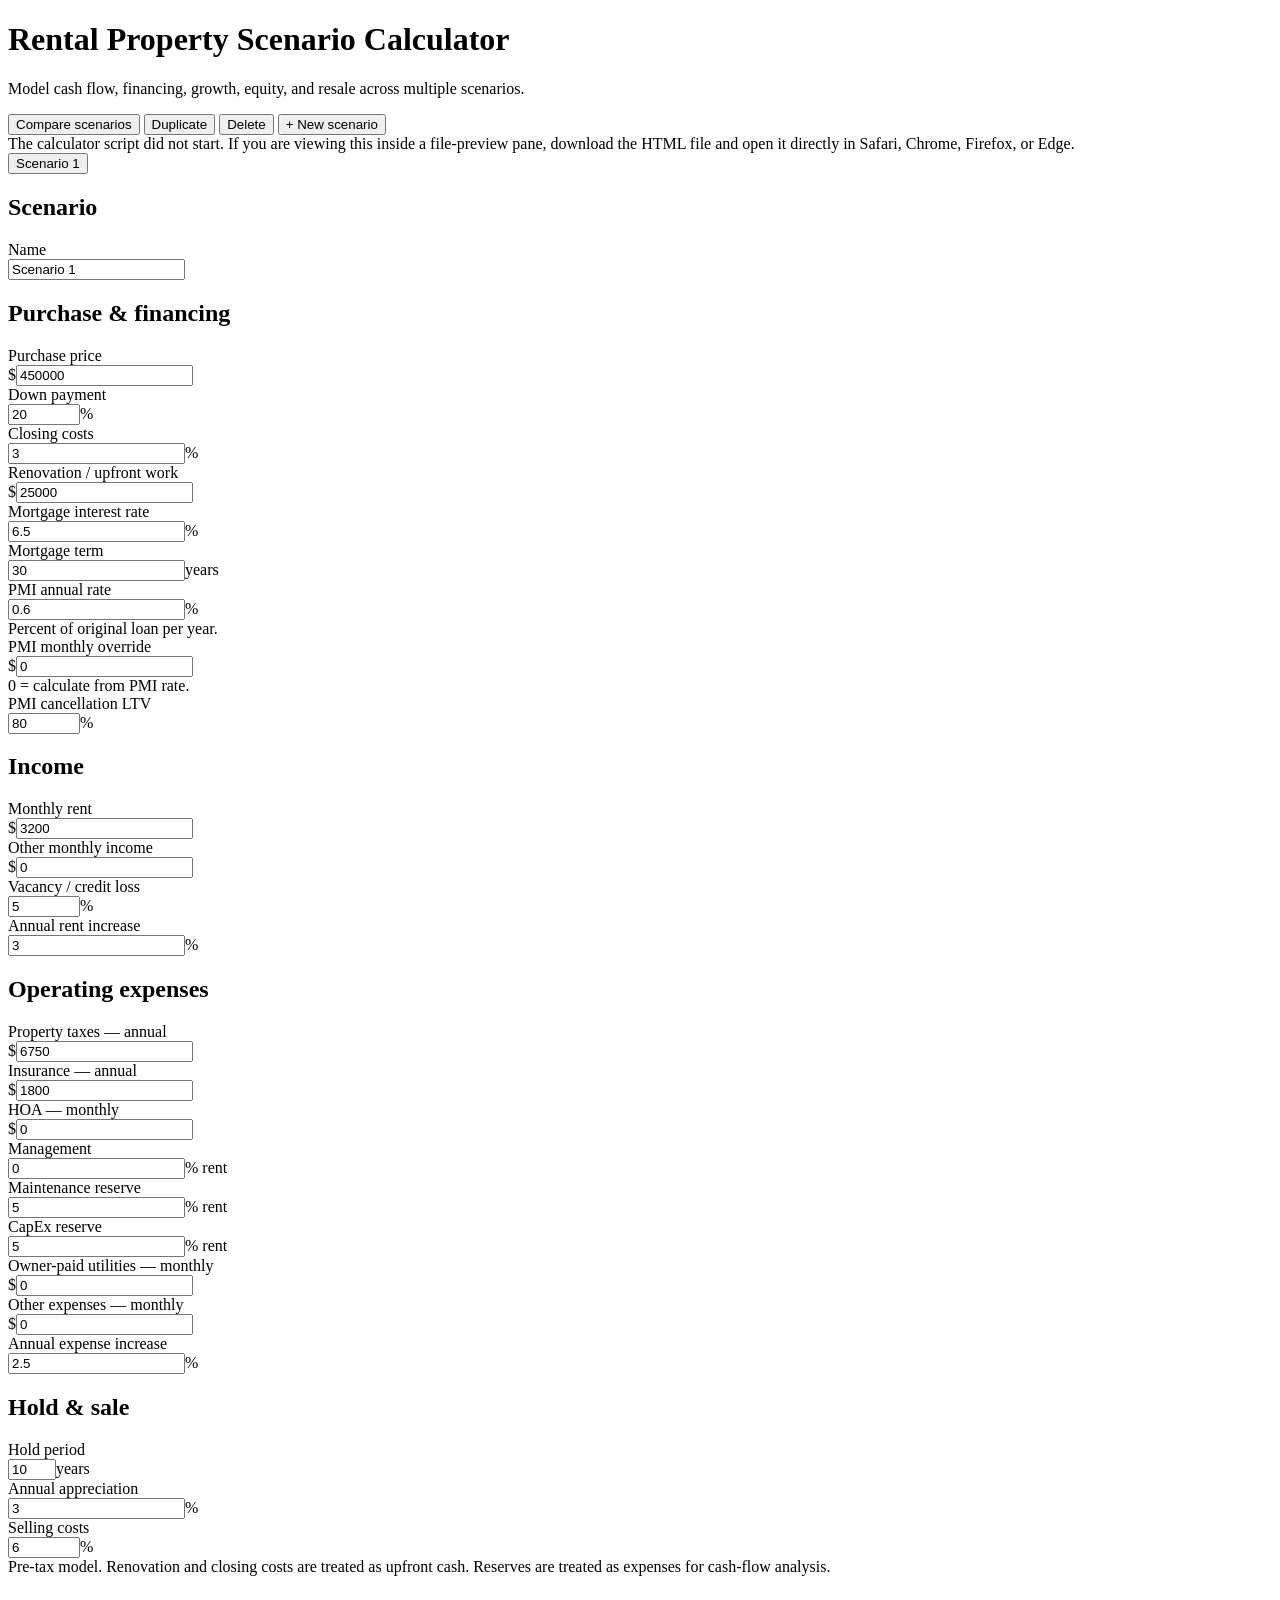
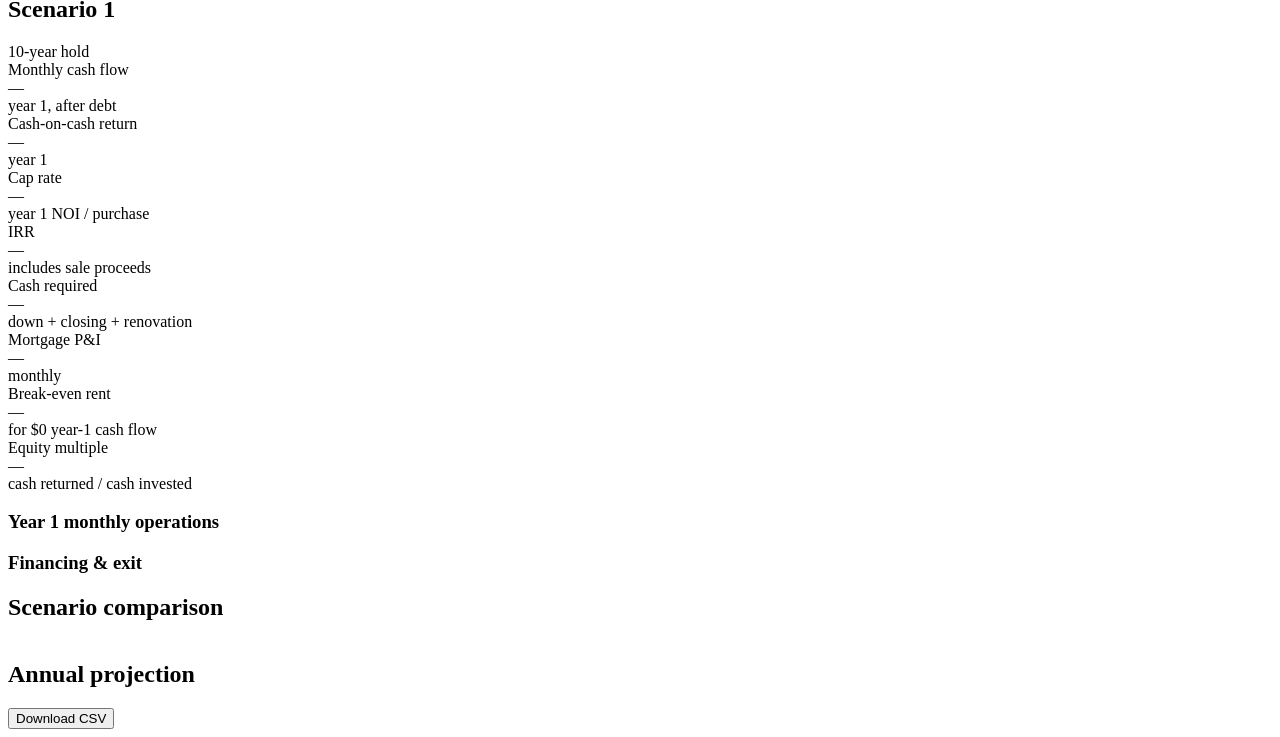
==== rental-calculator/index.html @ 78eb96f0 "Add rental calculator app" ====
<!doctype html>
<html lang="en">
<head>
<meta charset="utf-8">
<meta name="viewport" content="width=device-width,initial-scale=1">
<title>Rental Property Scenario Calculator</title>
<link rel="stylesheet" href="style.css">
</head>
<body>
<div class="app">
  <div class="top">
    <div><h1>Rental Property Scenario Calculator</h1><p>Model cash flow, financing, growth, equity, and resale across multiple scenarios.</p></div>
    <div class="actions">
      <button class="btn" id="compareBtn">Compare scenarios</button>
      <button class="btn" id="duplicateBtn">Duplicate</button>
      <button class="btn danger" id="deleteBtn">Delete</button>
      <button class="btn primary" id="addBtn">+ New scenario</button>
    </div>
  </div>
  <div id="status" class="status">The calculator script did not start. If you are viewing this inside a file-preview pane, download the HTML file and open it directly in Safari, Chrome, Firefox, or Edge.</div>
  <noscript><div class="status" style="display:block">JavaScript is disabled. This calculator requires JavaScript.</div></noscript>
  <div class="tabs" id="tabs"><button class="tab active">Scenario 1</button></div>
  <div class="layout">
    <div class="card inputs">
      <div class="section"><h2>Scenario</h2><div class="fields">
        <div class="field full"><label for="name">Name</label><div class="wrap"><input id="name" data-key="name" type="text" value="Scenario 1"></div></div>
      </div></div>
      <div class="section"><h2>Purchase & financing</h2><div class="fields">
        <div class="field"><label>Purchase price</label><div class="wrap"><span class="unit left">$</span><input data-key="purchasePrice" type="number" min="0" step="1000" value="450000"></div></div>
        <div class="field"><label>Down payment</label><div class="wrap"><input data-key="downPaymentPct" type="number" min="0" max="100" step="0.1" value="20"><span class="unit right">%</span></div></div>
        <div class="field"><label>Closing costs</label><div class="wrap"><input data-key="closingCostsPct" type="number" min="0" step="0.1" value="3"><span class="unit right">%</span></div></div>
        <div class="field"><label>Renovation / upfront work</label><div class="wrap"><span class="unit left">$</span><input data-key="renovation" type="number" min="0" step="1000" value="25000"></div></div>
        <div class="field"><label>Mortgage interest rate</label><div class="wrap"><input data-key="mortgageRate" type="number" min="0" step="0.01" value="6.5"><span class="unit right">%</span></div></div>
        <div class="field"><label>Mortgage term</label><div class="wrap"><input data-key="mortgageTerm" type="number" min="1" step="1" value="30"><span class="unit right">years</span></div></div>
        <div class="field"><label>PMI annual rate</label><div class="wrap"><input data-key="pmiPct" type="number" min="0" step="0.05" value="0.6"><span class="unit right">%</span></div><div class="hint">Percent of original loan per year.</div></div>
        <div class="field"><label>PMI monthly override</label><div class="wrap"><span class="unit left">$</span><input data-key="pmiMonthlyOverride" type="number" min="0" step="1" value="0"></div><div class="hint">0 = calculate from PMI rate.</div></div>
        <div class="field"><label>PMI cancellation LTV</label><div class="wrap"><input data-key="pmiCancelLtv" type="number" min="0" max="100" step="0.1" value="80"><span class="unit right">%</span></div></div>
      </div></div>
      <div class="section"><h2>Income</h2><div class="fields">
        <div class="field"><label>Monthly rent</label><div class="wrap"><span class="unit left">$</span><input data-key="rentMonthly" type="number" min="0" step="50" value="3200"></div></div>
        <div class="field"><label>Other monthly income</label><div class="wrap"><span class="unit left">$</span><input data-key="otherIncomeMonthly" type="number" min="0" step="25" value="0"></div></div>
        <div class="field"><label>Vacancy / credit loss</label><div class="wrap"><input data-key="vacancyPct" type="number" min="0" max="100" step="0.1" value="5"><span class="unit right">%</span></div></div>
        <div class="field"><label>Annual rent increase</label><div class="wrap"><input data-key="rentGrowthPct" type="number" step="0.1" value="3"><span class="unit right">%</span></div></div>
      </div></div>
      <div class="section"><h2>Operating expenses</h2><div class="fields">
        <div class="field"><label>Property taxes — annual</label><div class="wrap"><span class="unit left">$</span><input data-key="propertyTaxAnnual" type="number" min="0" step="100" value="6750"></div></div>
        <div class="field"><label>Insurance — annual</label><div class="wrap"><span class="unit left">$</span><input data-key="insuranceAnnual" type="number" min="0" step="100" value="1800"></div></div>
        <div class="field"><label>HOA — monthly</label><div class="wrap"><span class="unit left">$</span><input data-key="hoaMonthly" type="number" min="0" step="10" value="0"></div></div>
        <div class="field"><label>Management</label><div class="wrap"><input data-key="managementPct" type="number" min="0" step="0.1" value="0"><span class="unit right">% rent</span></div></div>
        <div class="field"><label>Maintenance reserve</label><div class="wrap"><input data-key="maintenancePct" type="number" min="0" step="0.1" value="5"><span class="unit right">% rent</span></div></div>
        <div class="field"><label>CapEx reserve</label><div class="wrap"><input data-key="capexPct" type="number" min="0" step="0.1" value="5"><span class="unit right">% rent</span></div></div>
        <div class="field"><label>Owner-paid utilities — monthly</label><div class="wrap"><span class="unit left">$</span><input data-key="utilitiesMonthly" type="number" min="0" step="10" value="0"></div></div>
        <div class="field"><label>Other expenses — monthly</label><div class="wrap"><span class="unit left">$</span><input data-key="otherExpensesMonthly" type="number" min="0" step="10" value="0"></div></div>
        <div class="field"><label>Annual expense increase</label><div class="wrap"><input data-key="expenseGrowthPct" type="number" step="0.1" value="2.5"><span class="unit right">%</span></div></div>
      </div></div>
      <div class="section"><h2>Hold & sale</h2><div class="fields">
        <div class="field"><label>Hold period</label><div class="wrap"><input data-key="analysisYears" type="number" min="1" max="50" step="1" value="10"><span class="unit right">years</span></div></div>
        <div class="field"><label>Annual appreciation</label><div class="wrap"><input data-key="appreciationPct" type="number" step="0.1" value="3"><span class="unit right">%</span></div></div>
        <div class="field"><label>Selling costs</label><div class="wrap"><input data-key="sellingCostsPct" type="number" min="0" max="100" step="0.1" value="6"><span class="unit right">%</span></div></div>
      </div></div>
      <div class="footer">Pre-tax model. Renovation and closing costs are treated as upfront cash. Reserves are treated as expenses for cash-flow analysis.</div>
    </div>

    <div>
      <div class="card" id="results">
        <div class="summary"><div class="summary-title"><h2 id="resultName">Scenario 1</h2><span class="badge" id="holdBadge">10-year hold</span></div>
          <div class="metrics">
            <div class="metric"><div class="k">Monthly cash flow</div><div class="v" id="mCashFlow">—</div><div class="s">year 1, after debt</div></div>
            <div class="metric"><div class="k">Cash-on-cash return</div><div class="v" id="mCoc">—</div><div class="s">year 1</div></div>
            <div class="metric"><div class="k">Cap rate</div><div class="v" id="mCap">—</div><div class="s">year 1 NOI / purchase</div></div>
            <div class="metric"><div class="k">IRR</div><div class="v" id="mIrr">—</div><div class="s">includes sale proceeds</div></div>
            <div class="metric"><div class="k">Cash required</div><div class="v" id="mCashNeeded">—</div><div class="s">down + closing + renovation</div></div>
            <div class="metric"><div class="k">Mortgage P&amp;I</div><div class="v" id="mMortgage">—</div><div class="s">monthly</div></div>
            <div class="metric"><div class="k">Break-even rent</div><div class="v" id="mBreakEven">—</div><div class="s">for $0 year-1 cash flow</div></div>
            <div class="metric"><div class="k">Equity multiple</div><div class="v" id="mEquityMultiple">—</div><div class="s">cash returned / cash invested</div></div>
          </div>
        </div>
        <div class="detail-grid">
          <div class="detail"><h3>Year 1 monthly operations</h3><div id="opsRows"></div></div>
          <div class="detail"><h3>Financing & exit</h3><div id="financeRows"></div></div>
        </div>
      </div>
      <div class="card compare" id="comparePanel"><h2>Scenario comparison</h2><div class="compare-wrap"><table class="compare-table" id="compareTable"></table></div></div>
      <div class="card table-card"><div class="table-head"><h2>Annual projection</h2><button class="btn" id="csvBtn">Download CSV</button></div><div class="scroll"><table id="projectionTable"></table></div></div>
    </div>
  </div>
</div>
<script src="app.js"></script>
</body>
</html>
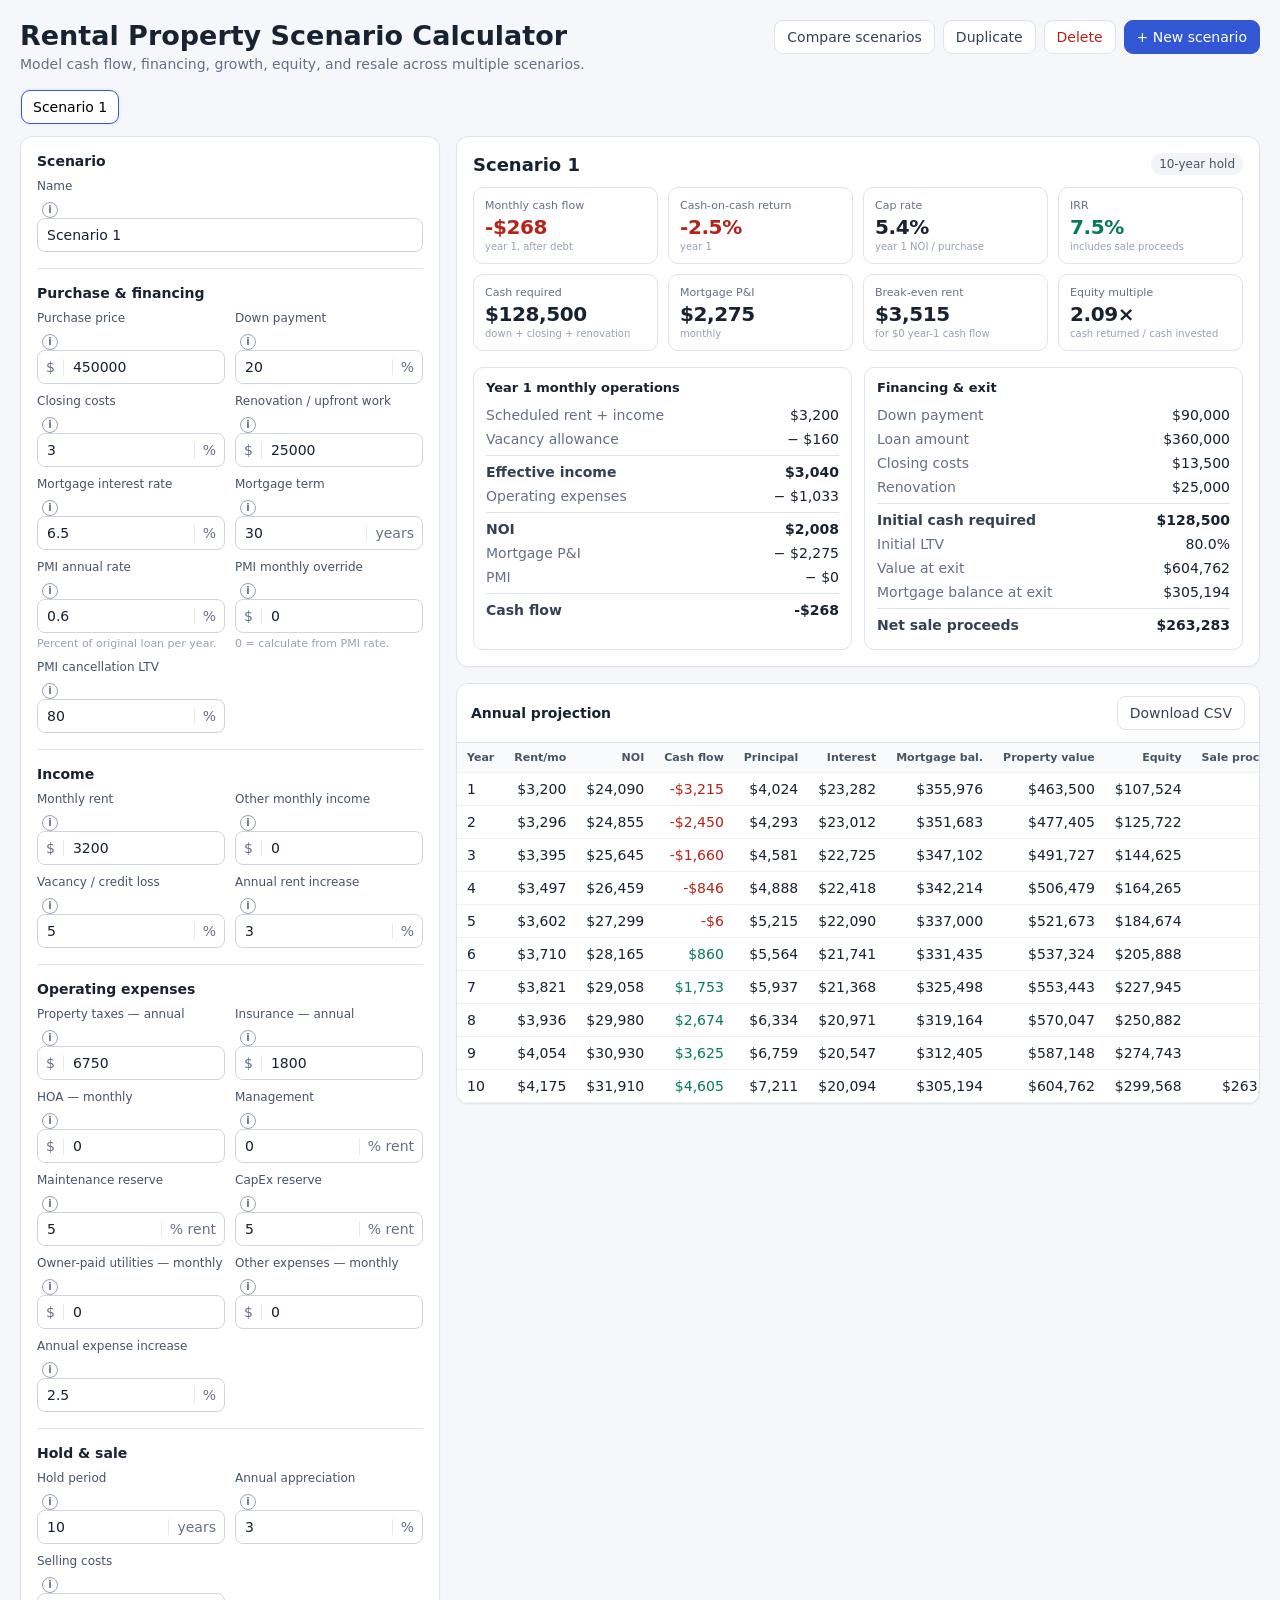
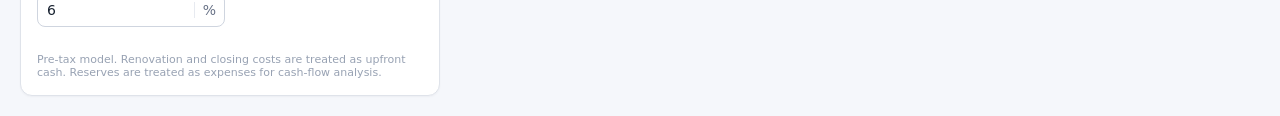
==== commit 305af93a: "Link calculator inputs to field guide" ====
--- a/rental-calculator/index.html
+++ b/rental-calculator/index.html
@@ -86,5 +86,6 @@
   </div>
 </div>
 <script src="app.js"></script>
+<script src="field-info.js"></script>
 </body>
 </html>
--- a/rental-calculator/style.css
+++ b/rental-calculator/style.css
@@ -0,0 +1,12 @@
+:root{--bg:#f5f7fb;--panel:#fff;--ink:#182230;--muted:#667085;--line:#dfe3ea;--brand:#3157d5;--good:#087a55;--bad:#b42318;--soft:#eef2ff}
+*{box-sizing:border-box}body{margin:0;background:var(--bg);color:var(--ink);font-family:system-ui,-apple-system,BlinkMacSystemFont,"Segoe UI",sans-serif;font-size:14px}button,input,select{font:inherit}
+.app{max-width:1500px;margin:auto;padding:20px}.top{display:flex;align-items:flex-start;justify-content:space-between;gap:16px;margin-bottom:16px}.top h1{margin:0;font-size:27px}.top p{margin:5px 0 0;color:var(--muted)}
+.actions{display:flex;gap:8px;flex-wrap:wrap}.btn{border:1px solid var(--line);border-radius:9px;padding:8px 12px;background:#fff;cursor:pointer;color:#344054}.btn:hover{background:#f9fafb}.btn.primary{background:var(--brand);border-color:var(--brand);color:#fff}.btn.danger{color:var(--bad)}
+.status{display:none;padding:10px 12px;border:1px solid #f0b4ad;background:#fff4f2;color:#912018;border-radius:8px;margin-bottom:14px}.tabs{display:flex;gap:8px;overflow:auto;padding:2px 1px 12px}.tab{border:1px solid var(--line);background:#fff;border-radius:9px;padding:8px 11px;cursor:pointer;white-space:nowrap}.tab.active{border-color:var(--brand);box-shadow:0 0 0 2px var(--soft)}
+.layout{display:grid;grid-template-columns:420px minmax(0,1fr);gap:16px}.card{background:var(--panel);border:1px solid var(--line);border-radius:12px;box-shadow:0 1px 2px rgba(16,24,40,.04)}.inputs{padding:16px}.section{padding:0 0 16px}.section+.section{border-top:1px solid var(--line);padding-top:16px}.section:last-child{padding-bottom:0}.section h2{font-size:14px;margin:0 0 10px}.fields{display:grid;grid-template-columns:1fr 1fr;gap:10px}.field.full{grid-column:1/-1}.field label{display:block;color:#475467;font-size:12px;margin-bottom:5px}.wrap{display:flex;align-items:center;border:1px solid #cfd5df;border-radius:8px;background:#fff;overflow:hidden}.wrap:focus-within{border-color:#84a3ff;box-shadow:0 0 0 3px #eef2ff}.wrap input,.wrap select{width:100%;min-width:0;border:0;outline:0;padding:8px 9px;background:transparent;color:var(--ink)}.unit{padding:0 8px;color:#667085;white-space:nowrap}.unit.left{border-right:1px solid #e7eaf0}.unit.right{border-left:1px solid #e7eaf0}.hint{color:#98a2b3;font-size:11px;margin-top:4px}
+.summary{padding:16px}.summary-title{display:flex;justify-content:space-between;gap:10px;align-items:center}.summary-title h2{margin:0;font-size:18px}.badge{background:#f2f4f7;color:#475467;border-radius:999px;padding:4px 8px;font-size:12px}.metrics{display:grid;grid-template-columns:repeat(4,minmax(120px,1fr));gap:10px;margin-top:12px}.metric{border:1px solid var(--line);border-radius:10px;padding:11px;min-width:0}.metric .k{color:#667085;font-size:11px}.metric .v{font-size:20px;font-weight:700;margin-top:3px;letter-spacing:-.02em}.metric .s{color:#98a2b3;font-size:10px;margin-top:2px}.good{color:var(--good)!important}.bad{color:var(--bad)!important}
+.detail-grid{display:grid;grid-template-columns:1fr 1fr;gap:12px;padding:0 16px 16px}.detail{border:1px solid var(--line);border-radius:10px;padding:12px}.detail h3{font-size:13px;margin:0 0 8px}.row{display:flex;justify-content:space-between;gap:12px;padding:4px 0}.row span:first-child{color:#667085}.row.total{margin-top:4px;padding-top:8px;border-top:1px solid var(--line);font-weight:700}.row.total span:first-child{color:#344054}
+.table-card{margin-top:16px;overflow:hidden}.table-head{display:flex;justify-content:space-between;align-items:center;padding:12px 14px;border-bottom:1px solid var(--line)}.table-head h2{font-size:14px;margin:0}.scroll{overflow:auto;max-height:520px}table{width:100%;border-collapse:collapse;white-space:nowrap}th,td{padding:8px 10px;text-align:right;border-bottom:1px solid #eef0f3;font-variant-numeric:tabular-nums}th{position:sticky;top:0;background:#f9fafb;color:#475467;font-size:11px}th:first-child,td:first-child{text-align:left}
+.compare{margin-top:16px;padding:14px;display:none}.compare.show{display:block}.compare h2{font-size:14px;margin:0 0 10px}.compare-wrap{overflow:auto}.compare-table th,.compare-table td{text-align:right}.compare-table th:first-child,.compare-table td:first-child{text-align:left;position:sticky;left:0;background:#fff}.compare-table th:first-child{background:#f9fafb}
+.footer{color:#98a2b3;font-size:11px;padding-top:10px}
+@media(max-width:1000px){.layout{grid-template-columns:1fr}.metrics{grid-template-columns:repeat(2,1fr)}}@media(max-width:620px){.app{padding:10px}.top{display:block}.actions{margin-top:10px}.fields{grid-template-columns:1fr}.field.full{grid-column:auto}.detail-grid{grid-template-columns:1fr}.metric .v{font-size:18px}}
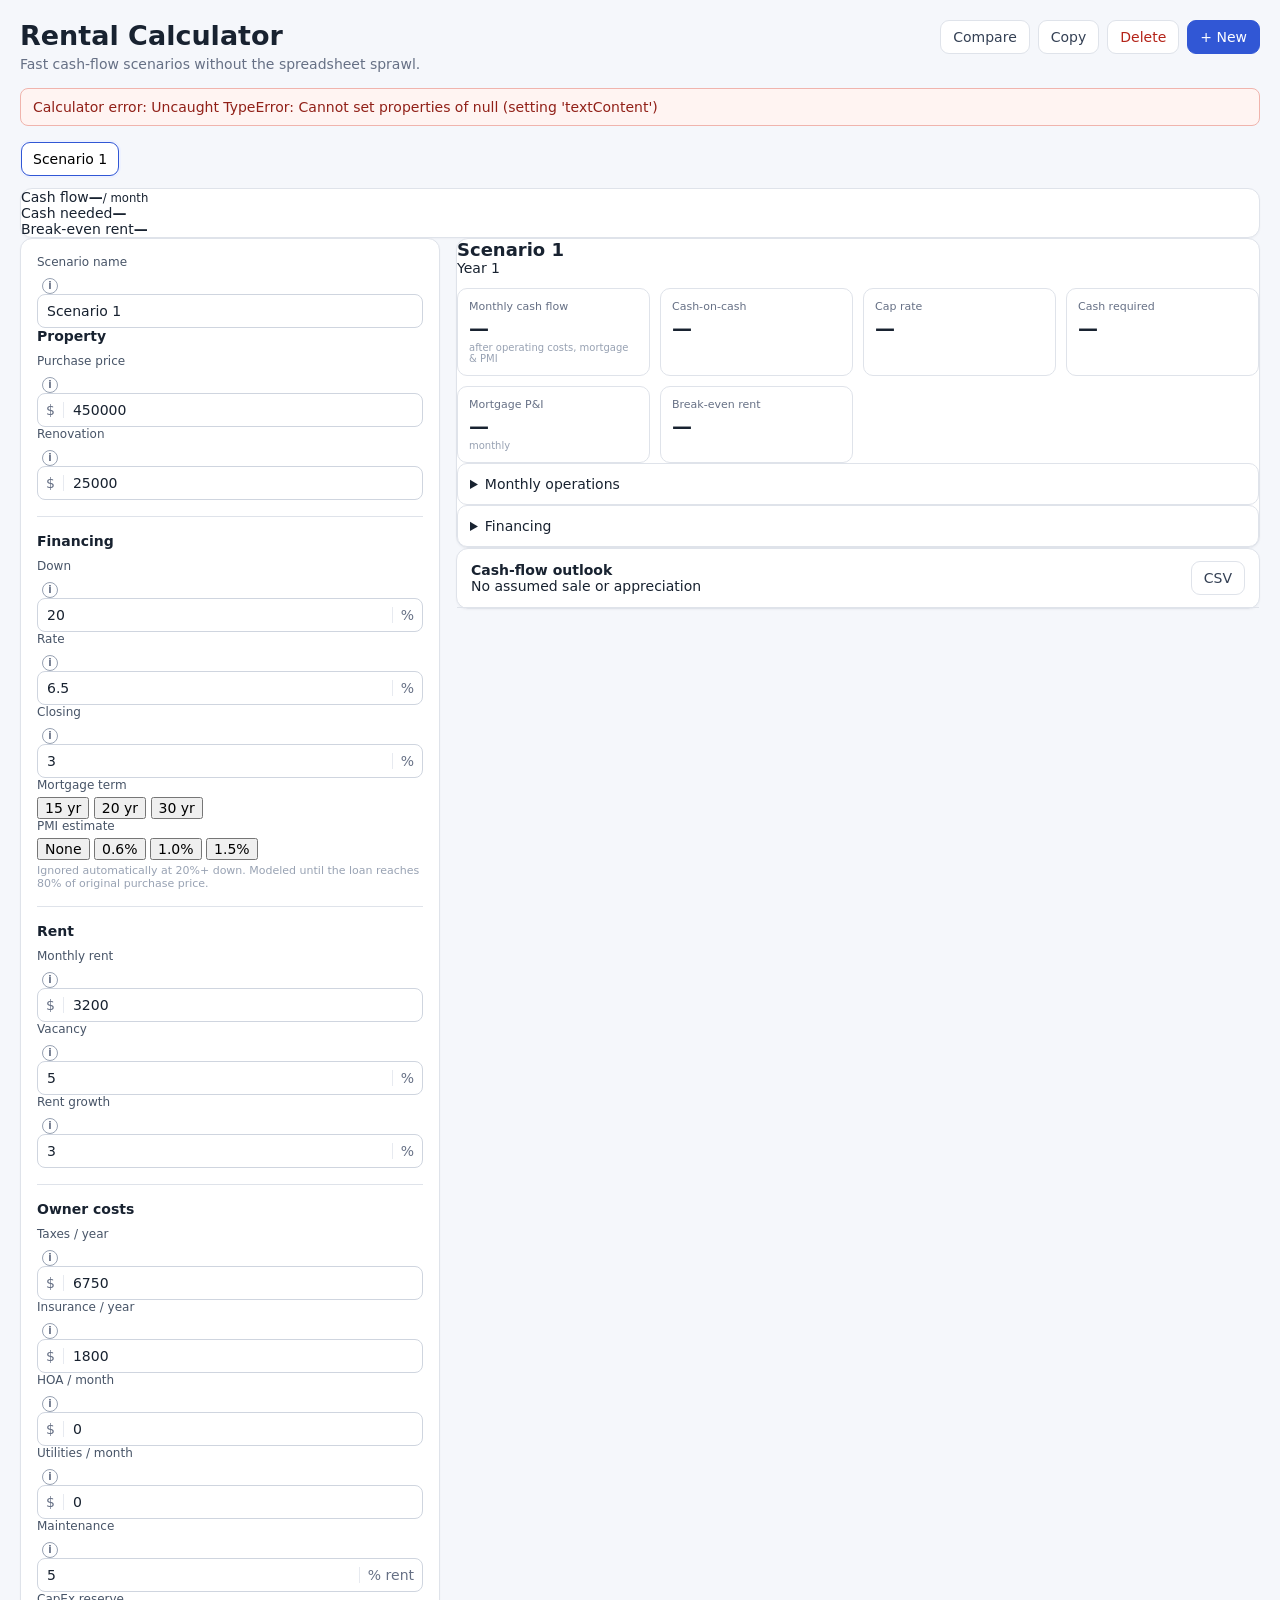
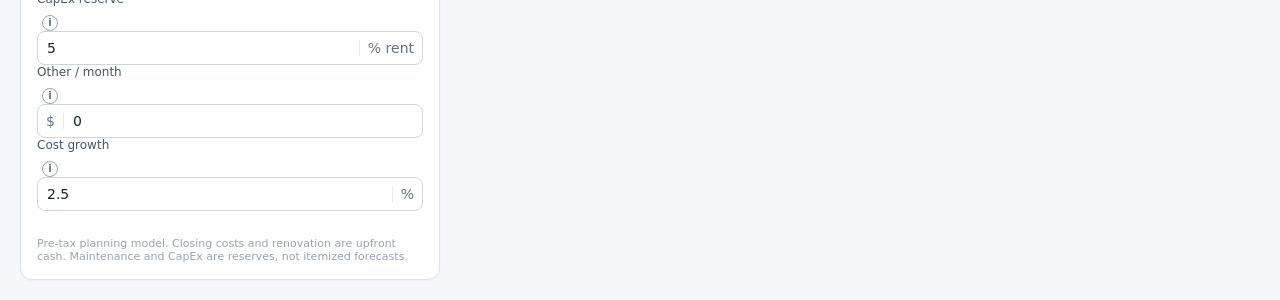
==== commit 0787627d: "Redesign rental calculator for mobile" ====
--- a/rental-calculator/index.html
+++ b/rental-calculator/index.html
@@ -2,87 +2,129 @@
 <html lang="en">
 <head>
 <meta charset="utf-8">
-<meta name="viewport" content="width=device-width,initial-scale=1">
+<meta name="viewport" content="width=device-width,initial-scale=1,viewport-fit=cover">
 <title>Rental Property Scenario Calculator</title>
 <link rel="stylesheet" href="style.css">
 </head>
 <body>
 <div class="app">
-  <div class="top">
-    <div><h1>Rental Property Scenario Calculator</h1><p>Model cash flow, financing, growth, equity, and resale across multiple scenarios.</p></div>
+  <header class="top">
+    <div class="title-block">
+      <h1>Rental Calculator</h1>
+      <p>Fast cash-flow scenarios without the spreadsheet sprawl.</p>
+    </div>
     <div class="actions">
-      <button class="btn" id="compareBtn">Compare scenarios</button>
-      <button class="btn" id="duplicateBtn">Duplicate</button>
+      <button class="btn" id="compareBtn">Compare</button>
+      <button class="btn" id="duplicateBtn">Copy</button>
       <button class="btn danger" id="deleteBtn">Delete</button>
-      <button class="btn primary" id="addBtn">+ New scenario</button>
+      <button class="btn primary" id="addBtn">+ New</button>
     </div>
+  </header>
+
+  <div id="status" class="status">The calculator script did not start.</div>
+  <noscript><div class="status" style="display:block">JavaScript is disabled. This calculator requires JavaScript.</div></noscript>
+
+  <div class="tabs" id="tabs"><button class="tab active">Scenario 1</button></div>
+
+  <div class="mobile-summary card" aria-label="Scenario summary">
+    <div class="hero-metric"><span>Cash flow</span><strong id="mobileCashFlow">—</strong><small>/ month</small></div>
+    <div class="mini-metric"><span>Cash needed</span><strong id="mobileCashNeeded">—</strong></div>
+    <div class="mini-metric"><span>Break-even rent</span><strong id="mobileBreakEven">—</strong></div>
   </div>
-  <div id="status" class="status">The calculator script did not start. If you are viewing this inside a file-preview pane, download the HTML file and open it directly in Safari, Chrome, Firefox, or Edge.</div>
-  <noscript><div class="status" style="display:block">JavaScript is disabled. This calculator requires JavaScript.</div></noscript>
-  <div class="tabs" id="tabs"><button class="tab active">Scenario 1</button></div>
+
   <div class="layout">
-    <div class="card inputs">
-      <div class="section"><h2>Scenario</h2><div class="fields">
-        <div class="field full"><label for="name">Name</label><div class="wrap"><input id="name" data-key="name" type="text" value="Scenario 1"></div></div>
-      </div></div>
-      <div class="section"><h2>Purchase & financing</h2><div class="fields">
-        <div class="field"><label>Purchase price</label><div class="wrap"><span class="unit left">$</span><input data-key="purchasePrice" type="number" min="0" step="1000" value="450000"></div></div>
-        <div class="field"><label>Down payment</label><div class="wrap"><input data-key="downPaymentPct" type="number" min="0" max="100" step="0.1" value="20"><span class="unit right">%</span></div></div>
-        <div class="field"><label>Closing costs</label><div class="wrap"><input data-key="closingCostsPct" type="number" min="0" step="0.1" value="3"><span class="unit right">%</span></div></div>
-        <div class="field"><label>Renovation / upfront work</label><div class="wrap"><span class="unit left">$</span><input data-key="renovation" type="number" min="0" step="1000" value="25000"></div></div>
-        <div class="field"><label>Mortgage interest rate</label><div class="wrap"><input data-key="mortgageRate" type="number" min="0" step="0.01" value="6.5"><span class="unit right">%</span></div></div>
-        <div class="field"><label>Mortgage term</label><div class="wrap"><input data-key="mortgageTerm" type="number" min="1" step="1" value="30"><span class="unit right">years</span></div></div>
-        <div class="field"><label>PMI annual rate</label><div class="wrap"><input data-key="pmiPct" type="number" min="0" step="0.05" value="0.6"><span class="unit right">%</span></div><div class="hint">Percent of original loan per year.</div></div>
-        <div class="field"><label>PMI monthly override</label><div class="wrap"><span class="unit left">$</span><input data-key="pmiMonthlyOverride" type="number" min="0" step="1" value="0"></div><div class="hint">0 = calculate from PMI rate.</div></div>
-        <div class="field"><label>PMI cancellation LTV</label><div class="wrap"><input data-key="pmiCancelLtv" type="number" min="0" max="100" step="0.1" value="80"><span class="unit right">%</span></div></div>
-      </div></div>
-      <div class="section"><h2>Income</h2><div class="fields">
-        <div class="field"><label>Monthly rent</label><div class="wrap"><span class="unit left">$</span><input data-key="rentMonthly" type="number" min="0" step="50" value="3200"></div></div>
-        <div class="field"><label>Other monthly income</label><div class="wrap"><span class="unit left">$</span><input data-key="otherIncomeMonthly" type="number" min="0" step="25" value="0"></div></div>
-        <div class="field"><label>Vacancy / credit loss</label><div class="wrap"><input data-key="vacancyPct" type="number" min="0" max="100" step="0.1" value="5"><span class="unit right">%</span></div></div>
-        <div class="field"><label>Annual rent increase</label><div class="wrap"><input data-key="rentGrowthPct" type="number" step="0.1" value="3"><span class="unit right">%</span></div></div>
-      </div></div>
-      <div class="section"><h2>Operating expenses</h2><div class="fields">
-        <div class="field"><label>Property taxes — annual</label><div class="wrap"><span class="unit left">$</span><input data-key="propertyTaxAnnual" type="number" min="0" step="100" value="6750"></div></div>
-        <div class="field"><label>Insurance — annual</label><div class="wrap"><span class="unit left">$</span><input data-key="insuranceAnnual" type="number" min="0" step="100" value="1800"></div></div>
-        <div class="field"><label>HOA — monthly</label><div class="wrap"><span class="unit left">$</span><input data-key="hoaMonthly" type="number" min="0" step="10" value="0"></div></div>
-        <div class="field"><label>Management</label><div class="wrap"><input data-key="managementPct" type="number" min="0" step="0.1" value="0"><span class="unit right">% rent</span></div></div>
-        <div class="field"><label>Maintenance reserve</label><div class="wrap"><input data-key="maintenancePct" type="number" min="0" step="0.1" value="5"><span class="unit right">% rent</span></div></div>
-        <div class="field"><label>CapEx reserve</label><div class="wrap"><input data-key="capexPct" type="number" min="0" step="0.1" value="5"><span class="unit right">% rent</span></div></div>
-        <div class="field"><label>Owner-paid utilities — monthly</label><div class="wrap"><span class="unit left">$</span><input data-key="utilitiesMonthly" type="number" min="0" step="10" value="0"></div></div>
-        <div class="field"><label>Other expenses — monthly</label><div class="wrap"><span class="unit left">$</span><input data-key="otherExpensesMonthly" type="number" min="0" step="10" value="0"></div></div>
-        <div class="field"><label>Annual expense increase</label><div class="wrap"><input data-key="expenseGrowthPct" type="number" step="0.1" value="2.5"><span class="unit right">%</span></div></div>
-      </div></div>
-      <div class="section"><h2>Hold & sale</h2><div class="fields">
-        <div class="field"><label>Hold period</label><div class="wrap"><input data-key="analysisYears" type="number" min="1" max="50" step="1" value="10"><span class="unit right">years</span></div></div>
-        <div class="field"><label>Annual appreciation</label><div class="wrap"><input data-key="appreciationPct" type="number" step="0.1" value="3"><span class="unit right">%</span></div></div>
-        <div class="field"><label>Selling costs</label><div class="wrap"><input data-key="sellingCostsPct" type="number" min="0" max="100" step="0.1" value="6"><span class="unit right">%</span></div></div>
-      </div></div>
-      <div class="footer">Pre-tax model. Renovation and closing costs are treated as upfront cash. Reserves are treated as expenses for cash-flow analysis.</div>
-    </div>
+    <main class="card inputs">
+      <div class="scenario-name field full">
+        <label for="name">Scenario name</label>
+        <div class="wrap"><input id="name" data-key="name" type="text" value="Scenario 1"></div>
+      </div>
 
-    <div>
-      <div class="card" id="results">
-        <div class="summary"><div class="summary-title"><h2 id="resultName">Scenario 1</h2><span class="badge" id="holdBadge">10-year hold</span></div>
-          <div class="metrics">
-            <div class="metric"><div class="k">Monthly cash flow</div><div class="v" id="mCashFlow">—</div><div class="s">year 1, after debt</div></div>
-            <div class="metric"><div class="k">Cash-on-cash return</div><div class="v" id="mCoc">—</div><div class="s">year 1</div></div>
-            <div class="metric"><div class="k">Cap rate</div><div class="v" id="mCap">—</div><div class="s">year 1 NOI / purchase</div></div>
-            <div class="metric"><div class="k">IRR</div><div class="v" id="mIrr">—</div><div class="s">includes sale proceeds</div></div>
-            <div class="metric"><div class="k">Cash required</div><div class="v" id="mCashNeeded">—</div><div class="s">down + closing + renovation</div></div>
-            <div class="metric"><div class="k">Mortgage P&amp;I</div><div class="v" id="mMortgage">—</div><div class="s">monthly</div></div>
-            <div class="metric"><div class="k">Break-even rent</div><div class="v" id="mBreakEven">—</div><div class="s">for $0 year-1 cash flow</div></div>
-            <div class="metric"><div class="k">Equity multiple</div><div class="v" id="mEquityMultiple">—</div><div class="s">cash returned / cash invested</div></div>
+      <section class="section compact-section">
+        <div class="section-title"><h2>Property</h2></div>
+        <div class="field-grid two-col">
+          <div class="field"><label>Purchase price</label><div class="wrap"><span class="unit left">$</span><input data-key="purchasePrice" inputmode="decimal" type="number" min="0" step="1000" value="450000"></div></div>
+          <div class="field"><label>Renovation</label><div class="wrap"><span class="unit left">$</span><input data-key="renovation" inputmode="decimal" type="number" min="0" step="1000" value="25000"></div></div>
+        </div>
+      </section>
+
+      <section class="section compact-section">
+        <div class="section-title"><h2>Financing</h2></div>
+        <div class="field-grid three-col finance-numbers">
+          <div class="field"><label>Down</label><div class="wrap"><input data-key="downPaymentPct" inputmode="decimal" type="number" min="0" max="100" step="0.5" value="20"><span class="unit right">%</span></div></div>
+          <div class="field"><label>Rate</label><div class="wrap"><input data-key="mortgageRate" inputmode="decimal" type="number" min="0" step="0.01" value="6.5"><span class="unit right">%</span></div></div>
+          <div class="field"><label>Closing</label><div class="wrap"><input data-key="closingCostsPct" inputmode="decimal" type="number" min="0" step="0.1" value="3"><span class="unit right">%</span></div></div>
+        </div>
+        <div class="choice-field field" data-choice-key="mortgageTerm">
+          <label>Mortgage term</label>
+          <div class="segmented" role="group" aria-label="Mortgage term">
+            <button type="button" data-choice="mortgageTerm" data-value="15">15 yr</button>
+            <button type="button" data-choice="mortgageTerm" data-value="20">20 yr</button>
+            <button type="button" data-choice="mortgageTerm" data-value="30">30 yr</button>
           </div>
         </div>
-        <div class="detail-grid">
-          <div class="detail"><h3>Year 1 monthly operations</h3><div id="opsRows"></div></div>
-          <div class="detail"><h3>Financing & exit</h3><div id="financeRows"></div></div>
+        <div class="choice-field field" data-choice-key="pmiPct">
+          <label>PMI estimate</label>
+          <div class="segmented four" role="group" aria-label="PMI annual rate">
+            <button type="button" data-choice="pmiPct" data-value="0">None</button>
+            <button type="button" data-choice="pmiPct" data-value="0.6">0.6%</button>
+            <button type="button" data-choice="pmiPct" data-value="1">1.0%</button>
+            <button type="button" data-choice="pmiPct" data-value="1.5">1.5%</button>
+          </div>
+          <div class="hint">Ignored automatically at 20%+ down. Modeled until the loan reaches 80% of original purchase price.</div>
         </div>
-      </div>
-      <div class="card compare" id="comparePanel"><h2>Scenario comparison</h2><div class="compare-wrap"><table class="compare-table" id="compareTable"></table></div></div>
-      <div class="card table-card"><div class="table-head"><h2>Annual projection</h2><button class="btn" id="csvBtn">Download CSV</button></div><div class="scroll"><table id="projectionTable"></table></div></div>
-    </div>
+      </section>
+
+      <section class="section compact-section">
+        <div class="section-title"><h2>Rent</h2></div>
+        <div class="field-grid three-col rent-grid">
+          <div class="field rent-primary"><label>Monthly rent</label><div class="wrap"><span class="unit left">$</span><input data-key="rentMonthly" inputmode="decimal" type="number" min="0" step="50" value="3200"></div></div>
+          <div class="field"><label>Vacancy</label><div class="wrap"><input data-key="vacancyPct" inputmode="decimal" type="number" min="0" max="100" step="0.5" value="5"><span class="unit right">%</span></div></div>
+          <div class="field"><label>Rent growth</label><div class="wrap"><input data-key="rentGrowthPct" inputmode="decimal" type="number" step="0.1" value="3"><span class="unit right">%</span></div></div>
+        </div>
+      </section>
+
+      <section class="section compact-section">
+        <div class="section-title"><h2>Owner costs</h2></div>
+        <div class="field-grid two-col costs-grid">
+          <div class="field"><label>Taxes / year</label><div class="wrap"><span class="unit left">$</span><input data-key="propertyTaxAnnual" inputmode="decimal" type="number" min="0" step="100" value="6750"></div></div>
+          <div class="field"><label>Insurance / year</label><div class="wrap"><span class="unit left">$</span><input data-key="insuranceAnnual" inputmode="decimal" type="number" min="0" step="100" value="1800"></div></div>
+          <div class="field"><label>HOA / month</label><div class="wrap"><span class="unit left">$</span><input data-key="hoaMonthly" inputmode="decimal" type="number" min="0" step="10" value="0"></div></div>
+          <div class="field"><label>Utilities / month</label><div class="wrap"><span class="unit left">$</span><input data-key="utilitiesMonthly" inputmode="decimal" type="number" min="0" step="10" value="0"></div></div>
+          <div class="field"><label>Maintenance</label><div class="wrap"><input data-key="maintenancePct" inputmode="decimal" type="number" min="0" step="0.5" value="5"><span class="unit right">% rent</span></div></div>
+          <div class="field"><label>CapEx reserve</label><div class="wrap"><input data-key="capexPct" inputmode="decimal" type="number" min="0" step="0.5" value="5"><span class="unit right">% rent</span></div></div>
+          <div class="field"><label>Other / month</label><div class="wrap"><span class="unit left">$</span><input data-key="otherExpensesMonthly" inputmode="decimal" type="number" min="0" step="10" value="0"></div></div>
+          <div class="field"><label>Cost growth</label><div class="wrap"><input data-key="expenseGrowthPct" inputmode="decimal" type="number" step="0.1" value="2.5"><span class="unit right">%</span></div></div>
+        </div>
+      </section>
+
+      <div class="footer">Pre-tax planning model. Closing costs and renovation are upfront cash. Maintenance and CapEx are reserves, not itemized forecasts.</div>
+    </main>
+
+    <aside class="results-column">
+      <section class="card results" id="results">
+        <div class="summary-title"><div><h2 id="resultName">Scenario 1</h2><span class="subtle">Year 1</span></div></div>
+        <div class="metrics">
+          <div class="metric featured"><div class="k">Monthly cash flow</div><div class="v" id="mCashFlow">—</div><div class="s">after operating costs, mortgage & PMI</div></div>
+          <div class="metric"><div class="k">Cash-on-cash</div><div class="v" id="mCoc">—</div></div>
+          <div class="metric"><div class="k">Cap rate</div><div class="v" id="mCap">—</div></div>
+          <div class="metric"><div class="k">Cash required</div><div class="v" id="mCashNeeded">—</div></div>
+          <div class="metric"><div class="k">Mortgage P&amp;I</div><div class="v" id="mMortgage">—</div><div class="s">monthly</div></div>
+          <div class="metric"><div class="k">Break-even rent</div><div class="v" id="mBreakEven">—</div></div>
+        </div>
+
+        <div class="details-row">
+          <details class="detail"><summary>Monthly operations</summary><div id="opsRows" class="detail-body"></div></details>
+          <details class="detail"><summary>Financing</summary><div id="financeRows" class="detail-body"></div></details>
+        </div>
+      </section>
+
+      <section class="card outlook-card">
+        <div class="table-head"><div><h2>Cash-flow outlook</h2><span class="subtle">No assumed sale or appreciation</span></div><button class="btn compact" id="csvBtn">CSV</button></div>
+        <div class="outlook" id="outlook"></div>
+      </section>
+
+      <section class="card compare" id="comparePanel"><h2>Scenario comparison</h2><div class="compare-wrap"><table class="compare-table" id="compareTable"></table></div></section>
+    </aside>
   </div>
 </div>
 <script src="app.js"></script>
